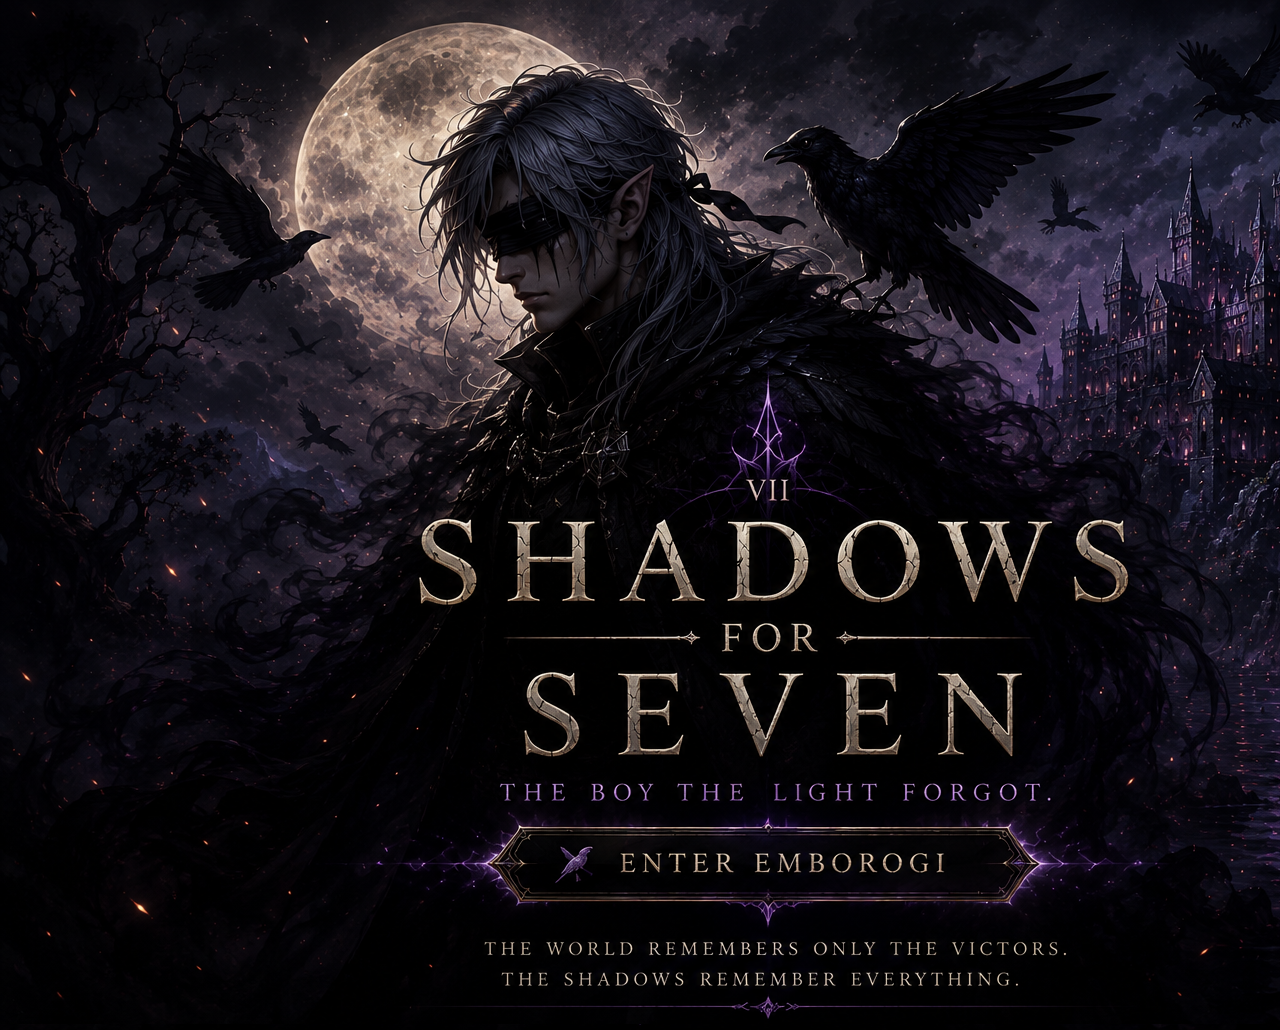
==== index.html @ 39190b31 "Update index.html" ====
<!DOCTYPE html>
<html lang="en">
<head>
  <meta charset="UTF-8" />
  <meta name="viewport" content="width=device-width, initial-scale=1.0" />
  <title>Shadows for Seven</title>
  <link rel="stylesheet" href="styles.css" />
</head>
<body class="landing-page">

  <main class="poster-landing" onclick="window.location.href='archive.html'">
    <img class="poster-image" src="hero-seven.jpg" alt="Shadows for Seven">
  </main>

</body>
</html>
---- styles.css ----
@import url('https://fonts.googleapis.com/css2?family=Cinzel:wght@500;700;900&family=Cormorant+Garamond:wght@400;500;700&display=swap');

:root {
  --black: #030305;
  --ink: #08070d;
  --bone: #eee8dc;
  --muted: #aaa1b3;
  --gold: #c4a15a;
  --violet: #7d46ff;
  --crimson: #5b1119;
}

* {
  box-sizing: border-box;
}

html {
  scroll-behavior: smooth;
}

body {
  margin: 0;
  background:
    radial-gradient(circle at 35% 20%, rgba(92, 70, 255, 0.18), transparent 32%),
    radial-gradient(circle at 85% 40%, rgba(91, 17, 25, 0.22), transparent 35%),
    linear-gradient(180deg, #050508, #020203 70%);
  color: var(--bone);
  font-family: "Cormorant Garamond", serif;
  font-size: 20px;
  overflow-x: hidden;
}

body::before {
  content: "";
  position: fixed;
  inset: 0;
  background:
    linear-gradient(rgba(255,255,255,0.025) 1px, transparent 1px),
    linear-gradient(90deg, rgba(255,255,255,0.025) 1px, transparent 1px);
  background-size: 70px 70px;
  opacity: 0.18;
  pointer-events: none;
  z-index: -2;
}

.top-nav {
  position: fixed;
  top: 0;
  width: 100%;
  padding: 18px 5vw;
  display: flex;
  justify-content: space-between;
  align-items: center;
  z-index: 20;
  background: linear-gradient(to bottom, rgba(0,0,0,0.75), transparent);
  backdrop-filter: blur(6px);
}

.sigil {
  width: 54px;
  height: 54px;
  border: 1px solid rgba(196,161,90,0.7);
  border-radius: 50%;
  display: grid;
  place-items: center;
  color: var(--gold);
  text-decoration: none;
  font-family: "Cinzel", serif;
  letter-spacing: 2px;
  box-shadow: 0 0 30px rgba(125,70,255,0.15);
}

nav {
  display: flex;
  gap: 24px;
  flex-wrap: wrap;
}

nav a {
  color: var(--bone);
  text-decoration: none;
  font-family: "Cinzel", serif;
  font-size: 0.75rem;
  letter-spacing: 2px;
  opacity: 0.82;
}

nav a:hover {
  color: var(--gold);
}

.hero {
  min-height: 100vh;
  position: relative;
  display: grid;
  place-items: center;
  text-align: center;
  overflow: hidden;
  padding: 120px 24px 80px;
}

.hero::before {
  content: "";
  position: absolute;
  inset: 0;
  background:
    linear-gradient(to bottom, rgba(0,0,0,0.15), rgba(0,0,0,0.9)),
    url("hero-seven.jpg");
  background-size: cover;
  background-position: center;
  opacity: 0.42;
  filter: contrast(1.15) saturate(0.8);
  transform: scale(1.04);
}

.hero-shadow {
  position: absolute;
  width: 75vmin;
  height: 75vmin;
  border-radius: 50%;
  background: radial-gradient(circle, rgba(125,70,255,0.18), transparent 65%);
  animation: breathe 6s ease-in-out infinite;
}

.hero-content {
  position: relative;
  max-width: 900px;
  animation: fadeUp 1.5s ease both;
}

.eyebrow {
  font-family: "Cinzel", serif;
  color: var(--gold);
  text-transform: uppercase;
  letter-spacing: 5px;
  font-size: 0.78rem;
  font-weight: 700;
}

h1, h2, h3 {
  font-family: "Cinzel", serif;
  margin: 0;
}

h1 {
  font-size: clamp(4rem, 12vw, 10rem);
  line-height: 0.82;
  text-transform: uppercase;
  letter-spacing: 10px;
  text-shadow: 0 0 45px rgba(0,0,0,0.95);
}

h1 small {
  display: block;
  font-size: clamp(1rem, 2vw, 2rem);
  letter-spacing: 12px;
  color: var(--gold);
  margin: 18px 0;
}

.tagline {
  font-family: "Cinzel", serif;
  color: var(--muted);
  letter-spacing: 8px;
  text-transform: uppercase;
  margin-top: 26px;
}

.quote {
  font-size: 1.35rem;
  color: #d7d0c5;
  font-style: italic;
  margin: 32px auto;
}

.enter-btn {
  display: inline-block;
  padding: 18px 42px;
  border: 1px solid rgba(196,161,90,0.8);
  color: var(--bone);
  text-decoration: none;
  font-family: "Cinzel", serif;
  letter-spacing: 4px;
  background:
    linear-gradient(90deg, rgba(91,17,25,0.55), rgba(125,70,255,0.22));
  box-shadow: 0 0 30px rgba(125,70,255,0.28);
  transition: 0.3s;
}

.enter-btn:hover {
  transform: translateY(-3px);
  box-shadow: 0 0 55px rgba(125,70,255,0.6);
  color: var(--gold);
}

.section {
  padding: 110px 7vw;
  border-top: 1px solid rgba(196,161,90,0.16);
}

.split {
  display: grid;
  grid-template-columns: 1.2fr 0.8fr;
  gap: 60px;
  align-items: start;
}

h2 {
  font-size: clamp(2.6rem, 6vw, 6rem);
  line-height: 0.95;
}

.section p {
  color: #d8d0c7;
  line-height: 1.55;
  max-width: 900px;
}

.seven-section {
  min-height: 720px;
  display: grid;
  place-items: center;
  background:
    radial-gradient(circle at center, rgba(125,70,255,0.16), transparent 45%),
    linear-gradient(180deg, transparent, rgba(0,0,0,0.65));
}

.portrait-card {
  width: min(680px, 92vw);
  padding: 60px;
  border: 1px solid rgba(196,161,90,0.35);
  background: rgba(6, 5, 10, 0.82);
  box-shadow: 0 30px 90px rgba(0,0,0,0.7);
  text-align: center;
  position: relative;
}

.blindfold {
  width: 190px;
  height: 22px;
  background: #020203;
  margin: 0 auto 36px;
  box-shadow: 0 0 38px rgba(125,70,255,0.35);
  transform: rotate(-3deg);
}

.card-grid {
  display: grid;
  grid-template-columns: repeat(4, 1fr);
  gap: 18px;
  margin-top: 44px;
}

.card-grid article,
.archive-links a {
  border: 1px solid rgba(196,161,90,0.28);
  background: rgba(255,255,255,0.035);
  padding: 28px;
  min-height: 220px;
  transition: 0.3s;
}

.card-grid article:hover,
.archive-links a:hover {
  transform: translateY(-6px);
  border-color: rgba(196,161,90,0.75);
  box-shadow: 0 20px 70px rgba(125,70,255,0.18);
}

.card-grid span {
  color: var(--gold);
  font-family: "Cinzel", serif;
}

.card-grid h3 {
  color: var(--gold);
  margin-top: 12px;
}

.world {
  background:
    linear-gradient(rgba(3,3,5,0.62), rgba(3,3,5,0.9)),
    url("emborogi.jpg");
  background-size: cover;
  background-position: center;
}

.archive-links {
  display: flex;
  flex-wrap: wrap;
  gap: 18px;
  margin-top: 36px;
}

.archive-links a {
  color: var(--bone);
  text-decoration: none;
  min-height: auto;
  font-family: "Cinzel", serif;
}

.author {
  background: rgba(255,255,255,0.025);
}

footer {
  padding: 50px 7vw;
  text-align: center;
  color: var(--muted);
  border-top: 1px solid rgba(196,161,90,0.16);
}

.embers::before,
.embers::after {
  content: "";
  position: fixed;
  inset: 0;
  pointer-events: none;
  z-index: 3;
  background-image:
    radial-gradient(circle, rgba(196,161,90,0.8) 1px, transparent 2px),
    radial-gradient(circle, rgba(125,70,255,0.65) 1px, transparent 2px);
  background-size: 180px 180px, 260px 260px;
  animation: drift 18s linear infinite;
  opacity: 0.22;
}

.embers::after {
  animation-duration: 28s;
  opacity: 0.12;
}

@keyframes drift {
  from { transform: translateY(0); }
  to { transform: translateY(-220px); }
}

@keyframes breathe {
  0%, 100% { transform: scale(1); opacity: 0.5; }
  50% { transform: scale(1.12); opacity: 0.85; }
}

@keyframes fadeUp {
  from { opacity: 0; transform: translateY(28px); }
  to { opacity: 1; transform: translateY(0); }
}

@media (max-width: 900px) {
  nav {
    display: none;
  }

  .split,
  .card-grid {
    grid-template-columns: 1fr;
  }

  h1 {
    letter-spacing: 4px;
  }

  .section {
    padding: 80px 24px;
  }
}
.landing-page {
  margin: 0;
  overflow: hidden;
  background: #000;
}

.poster-landing {
  min-height: 100vh;
  width: 100%;
  background-image: url("hero-seven.jpg");
  background-size: cover;
  background-position: center;
  position: relative;
}

.poster-overlay {
  position: absolute;
  inset: 0;
  background:
    radial-gradient(circle at center, transparent 45%, rgba(0,0,0,0.4) 100%),
    linear-gradient(to bottom, rgba(0,0,0,0.05), rgba(0,0,0,0.45));
  pointer-events: none;
}

.enter-emborogi {
  position: absolute;
  left: 50%;
  bottom: 12%;
  transform: translateX(-50%);
  padding: 18px 48px;
  border: 1px solid rgba(210, 185, 130, 0.9);
  background: rgba(12, 6, 20, 0.72);
  color: #f4ead8;
  text-decoration: none;
  text-transform: uppercase;
  letter-spacing: 5px;
  font-family: "Cinzel", serif;
  font-size: 1rem;
  box-shadow:
    0 0 20px rgba(124, 68, 255, 0.55),
    0 0 60px rgba(124, 68, 255, 0.25);
}

.enter-emborogi:hover {
  color: #d8bd72;
  box-shadow:
    0 0 30px rgba(124, 68, 255, 0.85),
    0 0 90px rgba(124, 68, 255, 0.45);
}
@media (max-width: 768px) {
  .poster-landing {
    background-size: contain;
    background-repeat: no-repeat;
    background-position: center top;
    background-color: #000;
    min-height: 100dvh;
  }

  .landing-page {
    overflow: hidden;
    background: #000;
  }
}
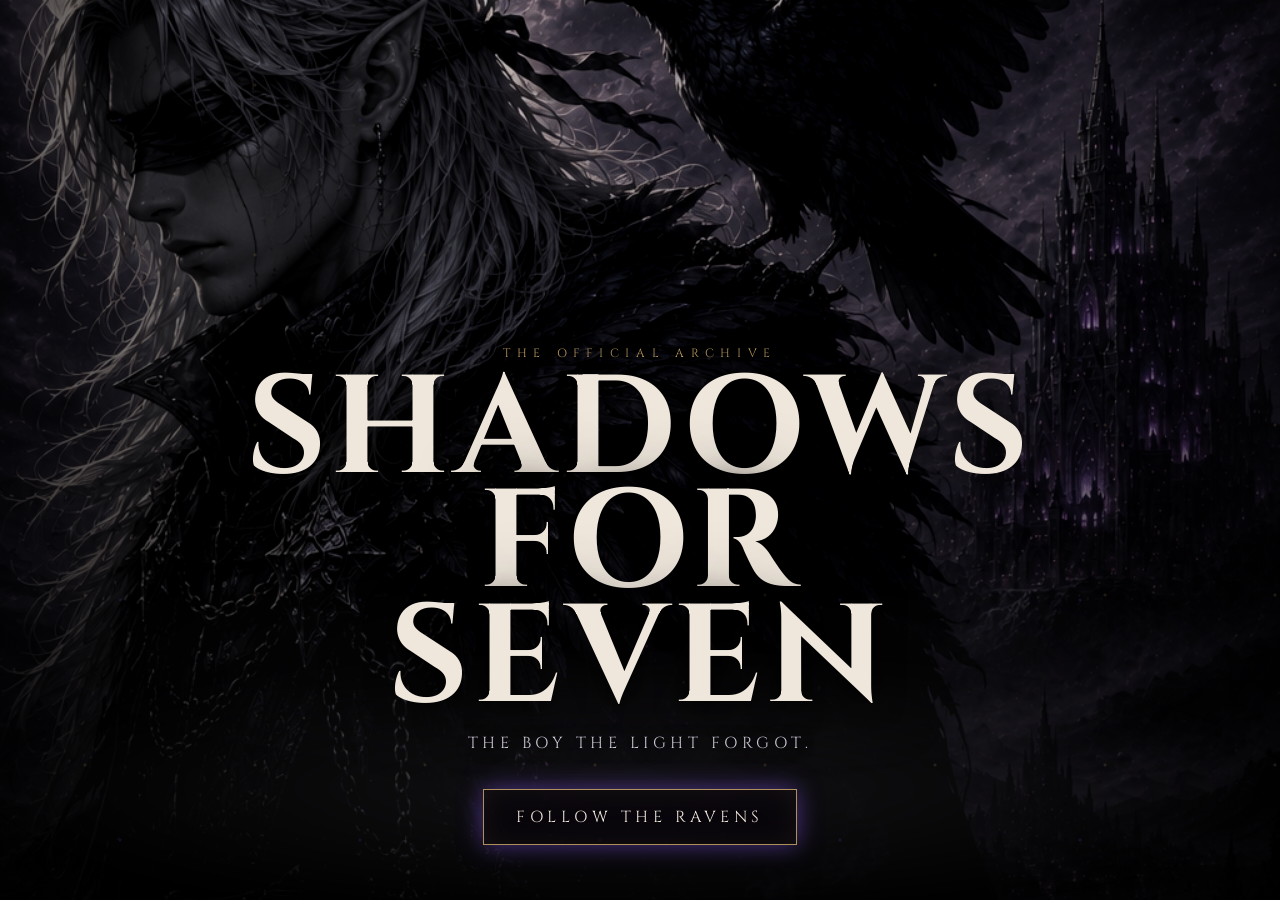
==== commit 27a40e7d: "Add files via upload" ====
--- a/index.html
+++ b/index.html
@@ -4,13 +4,27 @@
   <meta charset="UTF-8" />
   <meta name="viewport" content="width=device-width, initial-scale=1.0" />
   <title>Shadows for Seven</title>
-  <link rel="stylesheet" href="styles.css" />
+  <meta name="description" content="The official archive for Shadows for Seven, a dark fantasy novel by Christian P." />
+  <link rel="preconnect" href="https://fonts.googleapis.com">
+  <link rel="preconnect" href="https://fonts.gstatic.com" crossorigin>
+  <link href="https://fonts.googleapis.com/css2?family=Cinzel:wght@500;700;900&family=Cormorant+Garamond:wght@400;500;700&display=swap" rel="stylesheet">
+  <link rel="stylesheet" href="assets/css/landing.css" />
 </head>
-<body class="landing-page">
+<body>
+  <main class="gate" aria-label="Shadows for Seven landing page">
+    <img class="gate-art" src="assets/images/landing-seven.png" alt="Seven beneath the moon with ravens and a distant castle" />
+    <div class="shade"></div>
+    <div class="fog fog-one"></div>
+    <div class="fog fog-two"></div>
+    <div class="embers" aria-hidden="true"></div>
 
-  <main class="poster-landing" onclick="window.location.href='archive.html'">
-    <img class="poster-image" src="hero-seven.jpg" alt="Shadows for Seven">
+    <section class="gate-copy">
+      <p class="kicker">The Official Archive</p>
+      <h1>Shadows <span>for</span> Seven</h1>
+      <p class="line">The boy the light forgot.</p>
+      <a class="raven-button" href="archive.html" aria-label="Follow the ravens to the archive">Follow the Ravens</a>
+    </section>
   </main>
-
+  <script src="assets/js/landing.js"></script>
 </body>
 </html>
--- a/assets/css/landing.css
+++ b/assets/css/landing.css
@@ -0,0 +1 @@
+:root{--bone:#efe7dc;--gold:#caa869;--violet:#8d5cff;--black:#020203}*{box-sizing:border-box}html,body{margin:0;min-height:100%;background:#000;color:var(--bone);font-family:"Cormorant Garamond",serif}.gate{min-height:100dvh;width:100%;position:relative;display:grid;place-items:center;overflow:hidden;background:#000;cursor:default}.gate-art{position:absolute;inset:0;width:100%;height:100%;object-fit:cover;object-position:center;animation:slowBreath 34s ease-in-out infinite;filter:contrast(1.04) saturate(.95)}.shade{position:absolute;inset:0;background:radial-gradient(circle at 50% 42%,transparent 20%,rgba(0,0,0,.2) 55%,rgba(0,0,0,.75) 100%),linear-gradient(to bottom,rgba(0,0,0,.08),rgba(0,0,0,.8));pointer-events:none}.gate-copy{position:relative;z-index:3;text-align:center;padding:1.5rem;transform:translateY(6vh);animation:appear 1.8s ease both}.kicker{font-family:"Cinzel",serif;text-transform:uppercase;letter-spacing:.42rem;color:var(--gold);font-size:.75rem;text-shadow:0 2px 18px #000}h1{font-family:"Cinzel",serif;text-transform:uppercase;margin:.4rem 0 0;font-size:clamp(3rem,11vw,8.7rem);line-height:.82;letter-spacing:.35rem;text-shadow:0 0 30px #000,0 0 70px rgba(0,0,0,.8)}h1 span{display:block}h1 span:nth-child(2){font-size:clamp(.8rem,2vw,1.4rem);letter-spacing:.6rem;color:var(--gold);margin:.7rem 0}.line{font-family:"Cinzel",serif;text-transform:uppercase;letter-spacing:.28rem;color:#cfc8d6;font-size:clamp(.75rem,2vw,1rem);text-shadow:0 2px 15px #000}.raven-button{display:inline-block;margin-top:1.2rem;padding:1rem 2rem;color:var(--bone);text-decoration:none;text-transform:uppercase;font-family:"Cinzel",serif;letter-spacing:.28rem;border:1px solid rgba(202,168,105,.85);background:rgba(5,2,10,.62);box-shadow:0 0 24px rgba(141,92,255,.5),inset 0 0 30px rgba(202,168,105,.08);transition:.35s}.raven-button:hover{color:var(--gold);transform:translateY(-3px);box-shadow:0 0 50px rgba(141,92,255,.78),0 0 120px rgba(141,92,255,.35)}.fog{position:absolute;left:-10%;right:-10%;height:33vh;bottom:-4vh;z-index:2;background:radial-gradient(ellipse at center,rgba(230,220,255,.08),transparent 62%);filter:blur(16px);animation:fogDrift 18s ease-in-out infinite}.fog-two{bottom:10vh;opacity:.45;animation-duration:26s;animation-direction:reverse}.embers:before{content:"";position:absolute;inset:0;z-index:2;background-image:radial-gradient(circle,rgba(202,168,105,.85) 1px,transparent 2px),radial-gradient(circle,rgba(141,92,255,.7) 1px,transparent 2px);background-size:170px 170px,240px 240px;opacity:.18;animation:embers 25s linear infinite}@keyframes slowBreath{0%,100%{transform:scale(1)}50%{transform:scale(1.06)}}@keyframes appear{from{opacity:0;transform:translateY(9vh)}to{opacity:1;transform:translateY(6vh)}}@keyframes fogDrift{0%,100%{transform:translateX(-4%)}50%{transform:translateX(5%)}}@keyframes embers{from{transform:translateY(0)}to{transform:translateY(-260px)}}@media(max-width:760px){.gate{align-items:end}.gate-art{object-fit:cover;object-position:center top}.gate-copy{width:100%;padding:0 1rem 6vh;transform:none;background:linear-gradient(to top,rgba(0,0,0,.85),transparent)}.kicker{font-size:.58rem;letter-spacing:.22rem}h1{font-size:clamp(2.5rem,14vw,4.2rem);letter-spacing:.12rem}.line{font-size:.65rem;letter-spacing:.16rem}.raven-button{font-size:.72rem;letter-spacing:.18rem;padding:.85rem 1.2rem;margin-top:.8rem}}@media(max-width:430px){.gate-art{object-position:center top}h1{font-size:3rem}.gate-copy{padding-bottom:4.5vh}}
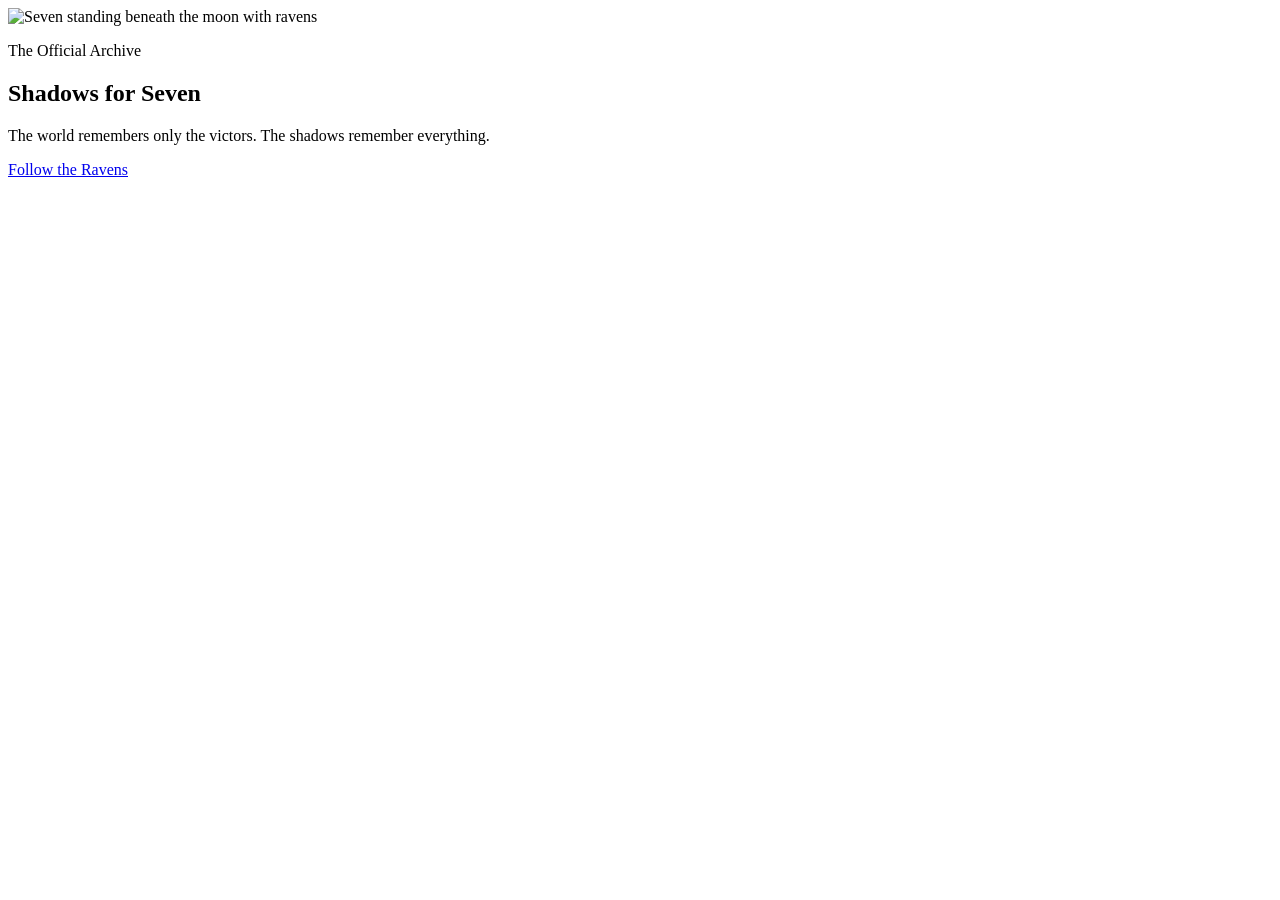
==== commit 3f9b621a: "Update index.html" ====
--- a/index.html
+++ b/index.html
@@ -4,27 +4,28 @@
   <meta charset="UTF-8" />
   <meta name="viewport" content="width=device-width, initial-scale=1.0" />
   <title>Shadows for Seven</title>
-  <meta name="description" content="The official archive for Shadows for Seven, a dark fantasy novel by Christian P." />
-  <link rel="preconnect" href="https://fonts.googleapis.com">
-  <link rel="preconnect" href="https://fonts.gstatic.com" crossorigin>
-  <link href="https://fonts.googleapis.com/css2?family=Cinzel:wght@500;700;900&family=Cormorant+Garamond:wght@400;500;700&display=swap" rel="stylesheet">
-  <link rel="stylesheet" href="assets/css/landing.css" />
+  <link rel="stylesheet" href="styles.css" />
 </head>
-<body>
-  <main class="gate" aria-label="Shadows for Seven landing page">
-    <img class="gate-art" src="assets/images/landing-seven.png" alt="Seven beneath the moon with ravens and a distant castle" />
-    <div class="shade"></div>
-    <div class="fog fog-one"></div>
-    <div class="fog fog-two"></div>
-    <div class="embers" aria-hidden="true"></div>
 
-    <section class="gate-copy">
-      <p class="kicker">The Official Archive</p>
-      <h1>Shadows <span>for</span> Seven</h1>
-      <p class="line">The boy the light forgot.</p>
-      <a class="raven-button" href="archive.html" aria-label="Follow the ravens to the archive">Follow the Ravens</a>
+<body class="landing-page">
+  <main class="landing-wrap">
+    <img class="landing-art" src="images/landing-hero.png" alt="Seven standing beneath the moon with ravens">
+
+    <section class="landing-content">
+      <p class="archive-label">The Official Archive</p>
+
+      <h1>
+        <span>Shadows</span>
+        <span>for</span>
+        <span>Seven</span>
+      </h1>
+
+      <p class="landing-subtitle">
+        The world remembers only the victors. The shadows remember everything.
+      </p>
+
+      <a class="raven-button" href="archive.html">Follow the Ravens</a>
     </section>
   </main>
-  <script src="assets/js/landing.js"></script>
 </body>
 </html>
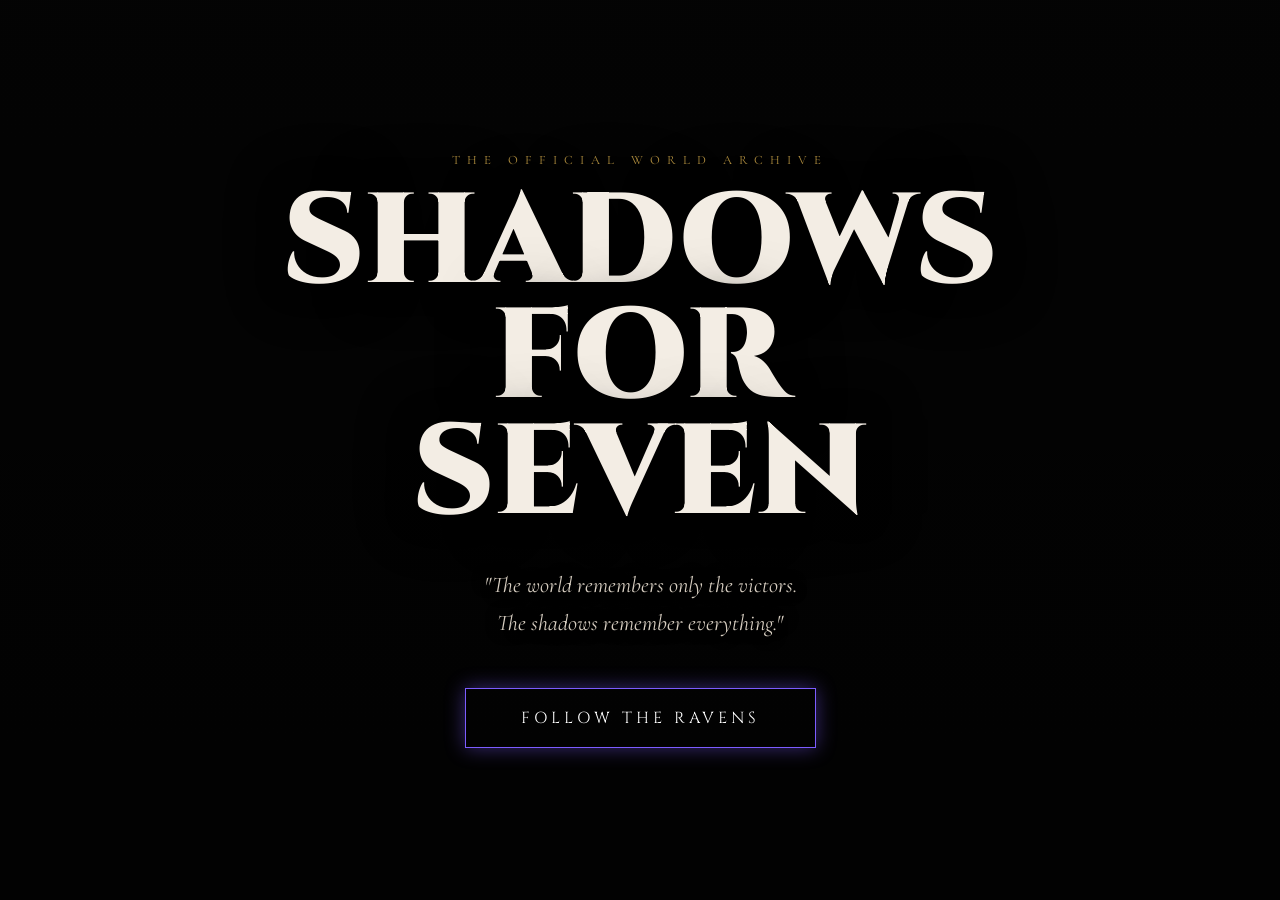
==== commit 5c6f816b: "Update index.html" ====
--- a/index.html
+++ b/index.html
@@ -1,31 +1,48 @@
 <!DOCTYPE html>
+
 <html lang="en">
+
 <head>
-  <meta charset="UTF-8" />
-  <meta name="viewport" content="width=device-width, initial-scale=1.0" />
-  <title>Shadows for Seven</title>
-  <link rel="stylesheet" href="styles.css" />
+
+<meta charset="UTF-8">
+
+<meta name="viewport" content="width=device-width, initial-scale=1.0">
+
+<title>Shadows for Seven</title>
+
+<link rel="stylesheet" href="assets/css/landing.css">
+
 </head>
 
-<body class="landing-page">
-  <main class="landing-wrap">
-    <img class="landing-art" src="images/landing-hero.png" alt="Seven standing beneath the moon with ravens">
+<body>
 
-    <section class="landing-content">
-      <p class="archive-label">The Official Archive</p>
+<section class="hero">
 
-      <h1>
-        <span>Shadows</span>
-        <span>for</span>
-        <span>Seven</span>
-      </h1>
+<div class="overlay">
 
-      <p class="landing-subtitle">
-        The world remembers only the victors. The shadows remember everything.
-      </p>
+<p class="archive">
+THE OFFICIAL WORLD ARCHIVE
+</p>
 
-      <a class="raven-button" href="archive.html">Follow the Ravens</a>
-    </section>
-  </main>
+<h1>
+SHADOWS<br>
+FOR<br>
+SEVEN
+</h1>
+
+<p class="quote">
+"The world remembers only the victors.<br>
+The shadows remember everything."
+</p>
+
+<a class="enter" href="archive.html">
+FOLLOW THE RAVENS
+</a>
+
+</div>
+
+</section>
+
 </body>
+
 </html>
--- a/assets/css/landing.css
+++ b/assets/css/landing.css
@@ -0,0 +1,148 @@
+@import url('https://fonts.googleapis.com/css2?family=Cinzel:wght@400;500;700;900&family=Cormorant+Garamond:wght@300;400;500&display=swap');
+
+*{
+    margin:0;
+    padding:0;
+    box-sizing:border-box;
+}
+
+html,
+body{
+    width:100%;
+    height:100%;
+    overflow:hidden;
+    background:#050505;
+}
+
+body{
+    font-family:"Cormorant Garamond",serif;
+}
+
+.hero{
+
+    width:100%;
+    height:100vh;
+
+    background:
+    linear-gradient(rgba(0,0,0,.35),rgba(0,0,0,.65)),
+    url("../images/landing-hero.jpg");
+
+    background-size:cover;
+    background-position:center 35%;
+    background-repeat:no-repeat;
+
+    display:flex;
+    justify-content:center;
+    align-items:center;
+
+    text-align:center;
+}
+
+.overlay{
+    width:min(900px,90%);
+}
+
+.archive{
+
+    color:#b99542;
+    letter-spacing:7px;
+    text-transform:uppercase;
+    font-size:.8rem;
+    margin-bottom:18px;
+    opacity:.95;
+}
+
+h1{
+
+    font-family:"Cinzel",serif;
+    color:#f3ede4;
+
+    font-size:clamp(4rem,10vw,8rem);
+    line-height:.9;
+    font-weight:900;
+
+    text-shadow:
+    0 0 30px rgba(0,0,0,.8),
+    0 0 60px rgba(0,0,0,.7);
+}
+
+.quote{
+
+    margin:34px auto 46px;
+
+    max-width:780px;
+
+    color:#d6cdc0;
+
+    font-size:1.4rem;
+    line-height:1.7;
+    font-style:italic;
+
+    text-shadow:0 0 15px rgba(0,0,0,.8);
+}
+
+.enter{
+
+    display:inline-block;
+
+    padding:18px 55px;
+
+    border:1px solid #7c5cff;
+
+    color:white;
+
+    text-decoration:none;
+
+    text-transform:uppercase;
+
+    letter-spacing:4px;
+
+    font-family:"Cinzel",serif;
+
+    transition:.35s;
+
+    box-shadow:
+    0 0 20px rgba(124,92,255,.45);
+}
+
+.enter:hover{
+
+    background:rgba(124,92,255,.18);
+
+    box-shadow:
+    0 0 35px rgba(124,92,255,.9);
+
+    transform:translateY(-2px);
+}
+
+@media(max-width:768px){
+
+.hero{
+
+background-position:center top;
+background-size:cover;
+
+}
+
+h1{
+
+font-size:3.6rem;
+
+}
+
+.quote{
+
+font-size:1.05rem;
+
+padding:0 15px;
+
+}
+
+.enter{
+
+padding:16px 32px;
+font-size:.85rem;
+
+}
+
+}
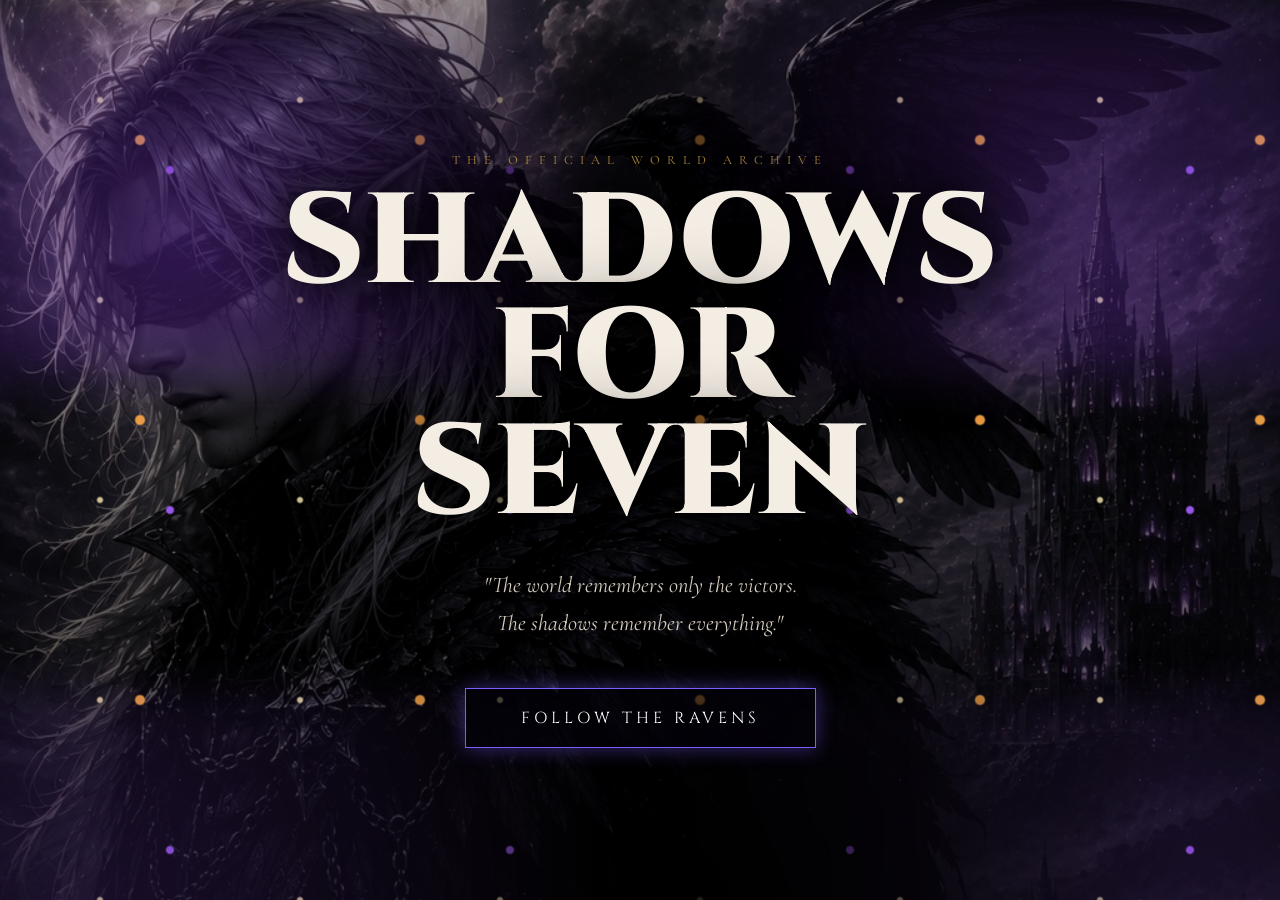
==== commit 2d5e6d5b: "Update index.html" ====
--- a/index.html
+++ b/index.html
@@ -1,48 +1,50 @@
 <!DOCTYPE html>
-
 <html lang="en">
-
 <head>
-
-<meta charset="UTF-8">
-
-<meta name="viewport" content="width=device-width, initial-scale=1.0">
-
-<title>Shadows for Seven</title>
-
-<link rel="stylesheet" href="assets/css/landing.css">
-
+  <meta charset="UTF-8">
+  <meta name="viewport" content="width=device-width, initial-scale=1.0">
+  <title>Shadows for Seven</title>
+  <link rel="stylesheet" href="assets/css/landing.css">
 </head>
 
 <body>
 
 <section class="hero">
+  <div class="ash"></div>
+  <div class="fog"></div>
+<div class="embers"></div>
+  <div class="overlay">
+    <p class="archive">THE OFFICIAL WORLD ARCHIVE</p>
 
-<div class="overlay">
+    <h1>
+      SHADOWS<br>
+      FOR<br>
+      SEVEN
+    </h1>
 
-<p class="archive">
-THE OFFICIAL WORLD ARCHIVE
-</p>
+    <p class="quote">
+      "The world remembers only the victors.<br>
+      The shadows remember everything."
+    </p>
 
-<h1>
-SHADOWS<br>
-FOR<br>
-SEVEN
-</h1>
+    <a class="enter" href="archive.html">FOLLOW THE RAVENS</a>
+  </div>
+</section>
 
-<p class="quote">
-"The world remembers only the victors.<br>
-The shadows remember everything."
-</p>
+<script src="assets/js/script.js"></script>
 
-<a class="enter" href="archive.html">
-FOLLOW THE RAVENS
-</a>
+<script>
+document.querySelector(".enter").addEventListener("click", function(e) {
+    e.preventDefault();
+    document.body.classList.add("fade-out");
 
-</div>
-
-</section>
+    setTimeout(() => {
+        window.location.href = this.href;
+    }, 700);
+});
+</script>
 
 </body>
 
+</body>
 </html>
--- a/assets/css/landing.css
+++ b/assets/css/landing.css
@@ -1,148 +1,271 @@
-@import url('https://fonts.googleapis.com/css2?family=Cinzel:wght@400;500;700;900&family=Cormorant+Garamond:wght@300;400;500&display=swap');
-
-*{
-    margin:0;
-    padding:0;
-    box-sizing:border-box;
-}
-
-html,
-body{
-    width:100%;
-    height:100%;
-    overflow:hidden;
-    background:#050505;
-}
-
-body{
-    font-family:"Cormorant Garamond",serif;
-}
-
-.hero{
-
-    width:100%;
-    height:100vh;
-
-    background:
-    linear-gradient(rgba(0,0,0,.35),rgba(0,0,0,.65)),
+@import url('https://fonts.googleapis.com/css2?family=Cinzel:wght@400;700;900&family=Cormorant+Garamond:wght@400;500&display=swap');
+
+* {
+  margin: 0;
+  padding: 0;
+  box-sizing: border-box;
+}
+
+html, body {
+  width: 100%;
+  height: 100%;
+  overflow: hidden;
+  background: #030303;
+}
+
+body {
+  font-family: "Cormorant Garamond", serif;
+  transition: opacity .7s ease;
+}
+
+body.fade-out {
+  opacity: 0;
+}
+
+.hero {
+  width: 100%;
+  height: 100dvh;
+  position: relative;
+  overflow: hidden;
+  display: flex;
+  align-items: center;
+  justify-content: center;
+  text-align: center;
+  background:
+    linear-gradient(rgba(0,0,0,.32), rgba(0,0,0,.7)),
     url("../images/landing-hero.jpg");
-
-    background-size:cover;
-    background-position:center 35%;
-    background-repeat:no-repeat;
-
-    display:flex;
-    justify-content:center;
-    align-items:center;
-
-    text-align:center;
-}
-
-.overlay{
-    width:min(900px,90%);
-}
-
-.archive{
-
-    color:#b99542;
-    letter-spacing:7px;
-    text-transform:uppercase;
-    font-size:.8rem;
-    margin-bottom:18px;
-    opacity:.95;
-}
-
-h1{
-
-    font-family:"Cinzel",serif;
-    color:#f3ede4;
-
-    font-size:clamp(4rem,10vw,8rem);
-    line-height:.9;
-    font-weight:900;
-
-    text-shadow:
-    0 0 30px rgba(0,0,0,.8),
-    0 0 60px rgba(0,0,0,.7);
-}
-
-.quote{
-
-    margin:34px auto 46px;
-
-    max-width:780px;
-
-    color:#d6cdc0;
-
-    font-size:1.4rem;
-    line-height:1.7;
-    font-style:italic;
-
-    text-shadow:0 0 15px rgba(0,0,0,.8);
-}
-
-.enter{
-
-    display:inline-block;
-
-    padding:18px 55px;
-
-    border:1px solid #7c5cff;
-
-    color:white;
-
-    text-decoration:none;
-
-    text-transform:uppercase;
-
-    letter-spacing:4px;
-
-    font-family:"Cinzel",serif;
-
-    transition:.35s;
-
-    box-shadow:
-    0 0 20px rgba(124,92,255,.45);
-}
-
-.enter:hover{
-
-    background:rgba(124,92,255,.18);
-
-    box-shadow:
-    0 0 35px rgba(124,92,255,.9);
-
-    transform:translateY(-2px);
-}
-
-@media(max-width:768px){
-
-.hero{
-
-background-position:center top;
-background-size:cover;
-
-}
-
-h1{
-
-font-size:3.6rem;
-
-}
-
-.quote{
-
-font-size:1.05rem;
-
-padding:0 15px;
-
-}
-
-.enter{
-
-padding:16px 32px;
-font-size:.85rem;
-
-}
-
-}
+  background-size: cover;
+  background-position: center 35%;
+  background-repeat: no-repeat;
+  animation: slowBreath 22s ease-in-out infinite alternate;
+}
+
+.hero::after {
+  content: "";
+  position: absolute;
+  inset: 0;
+  background:
+    radial-gradient(circle at 48% 35%, transparent 0%, rgba(0,0,0,.18) 48%, rgba(0,0,0,.72) 100%);
+  pointer-events: none;
+}
+
+.overlay {
+  position: relative;
+  z-index: 5;
+  width: min(900px, 90%);
+}
+
+.archive {
+  color: #b99542;
+  letter-spacing: 7px;
+  text-transform: uppercase;
+  font-size: .8rem;
+  margin-bottom: 18px;
+}
+
+h1 {
+  font-family: "Cinzel", serif;
+  color: #f3ede4;
+  font-size: clamp(4rem, 10vw, 8rem);
+  line-height: .9;
+  font-weight: 900;
+  text-shadow: 0 0 30px rgba(0,0,0,.9), 0 0 70px rgba(0,0,0,.85);
+}
+
+.quote {
+  margin: 34px auto 46px;
+  max-width: 780px;
+  color: #d6cdc0;
+  font-size: 1.4rem;
+  line-height: 1.7;
+  font-style: italic;
+  text-shadow: 0 0 18px rgba(0,0,0,.9);
+}
+
+.enter {
+  display: inline-block;
+  padding: 18px 55px;
+  border: 1px solid #7c5cff;
+  color: white;
+  text-decoration: none;
+  text-transform: uppercase;
+  letter-spacing: 4px;
+  font-family: "Cinzel", serif;
+  background: rgba(5, 3, 12, .58);
+  transition: .35s;
+  box-shadow: 0 0 20px rgba(124,92,255,.45);
+  animation: buttonPulse 4s ease-in-out infinite;
+}
+
+.enter:hover {
+  background: rgba(124,92,255,.18);
+  box-shadow: 0 0 35px rgba(124,92,255,.9);
+  transform: translateY(-2px);
+}
+
+.ash {
+  position: absolute;
+  inset: 0;
+  z-index: 2;
+  pointer-events: none;
+  background-image:
+    radial-gradient(circle, rgba(210,190,150,.5) 1px, transparent 1px),
+    radial-gradient(circle, rgba(135,90,255,.55) 1px, transparent 1px);
+  background-size: 120px 120px, 180px 180px;
+  animation: ashDrift 18s linear infinite;
+  opacity: .28;
+}
+
+.fog {
+  position: absolute;
+  left: -20%;
+  bottom: -12%;
+  width: 140%;
+  height: 35%;
+  z-index: 3;
+  pointer-events: none;
+  background:
+    radial-gradient(circle at 20% 60%, rgba(87,50,145,.28), transparent 35%),
+    radial-gradient(circle at 55% 70%, rgba(0,0,0,.9), transparent 45%),
+    radial-gradient(circle at 80% 65%, rgba(87,50,145,.24), transparent 38%);
+  filter: blur(22px);
+  animation: fogMove 12s ease-in-out infinite alternate;
+}
+
+@keyframes slowBreath {
+  from { background-size: 100%; }
+  to { background-size: 107%; }
+}
+
+@keyframes ashDrift {
+  from { background-position: 0 0, 0 0; }
+  to { background-position: 0 -260px, 80px -360px; }
+}
+
+@keyframes fogMove {
+  from { transform: translateX(-2%) scale(1); opacity: .7; }
+  to { transform: translateX(3%) scale(1.08); opacity: .95; }
+}
+
+@keyframes buttonPulse {
+  0%, 100% { box-shadow: 0 0 20px rgba(124,92,255,.38); }
+  50% { box-shadow: 0 0 36px rgba(124,92,255,.72); }
+}
+
+@media(max-width:768px) {
+  .hero {
+    background-position: 30% center;
+    animation: none;
+  }
+
+  .overlay {
+    width: 92%;
+    transform: translateY(14vh);
+  }
+
+  h1 {
+    font-size: clamp(3.2rem, 16vw, 5rem);
+  }
+
+  .quote {
+    font-size: 1.05rem;
+    line-height: 1.45;
+    margin: 24px auto 32px;
+  }
+
+  .enter {
+    padding: 15px 28px;
+    font-size: .8rem;
+    letter-spacing: 3px;
+  }
+}
+/* Floating embers and shadow fog */
+
+.hero::before {
+    content: "";
+    position: absolute;
+    inset: 0;
+    pointer-events: none;
+    z-index: 2;
+
+    background-image:
+        radial-gradient(circle, rgba(255,170,70,.95) 0 4px, transparent 6px),
+        radial-gradient(circle, rgba(165,95,255,.95) 0 3px, transparent 5px),
+        radial-gradient(circle, rgba(255,235,180,.85) 0 2px, transparent 4px);
+
+    background-size:
+        280px 280px,
+        340px 340px,
+        200px 200px;
+
+    animation: emberDrift 12s linear infinite;
+
+    opacity: .95;
+
+    filter: blur(.3px);
+}
+.hero::after {
+  content: "";
+  position: absolute;
+  left: -10%;
+  right: -10%;
+  bottom: -18%;
+  height: 42%;
+  z-index: 3;
+  pointer-events: none;
+  background:
+    radial-gradient(circle at 20% 65%, rgba(115, 55, 190, 0.42), transparent 36%),
+    radial-gradient(circle at 50% 75%, rgba(0, 0, 0, 0.95), transparent 48%),
+    radial-gradient(circle at 80% 65%, rgba(115, 55, 190, 0.34), transparent 38%);
+  filter: blur(24px);
+  animation: fogCrawl 12s ease-in-out infinite alternate;
+}
+
+.overlay {
+  position: relative;
+  z-index: 5;
+}
+
+.enter {
+  animation: ravenPulse 4s ease-in-out infinite;
+}
+
+@keyframes emberDrift {
+
+    from{
+        background-position:
+        0 100vh,
+        150px 110vh,
+        60px 105vh;
+    }
+
+    to{
+        background-position:
+        180px -200px,
+        -120px -260px,
+        120px -180px;
+    }
+
+}
+
+@keyframes fogCrawl {
+  from {
+    transform: translateX(-2%) scale(1);
+    opacity: 0.65;
+  }
+
+  to {
+    transform: translateX(3%) scale(1.08);
+    opacity: 0.95;
+  }
+}
+
+@keyframes ravenPulse {
+  0%, 100% {
+    box-shadow: 0 0 20px rgba(124, 92, 255, 0.38);
+  }
+
+  50% {
+    box-shadow: 0 0 38px rgba(124, 92, 255, 0.78);
+  }
+}
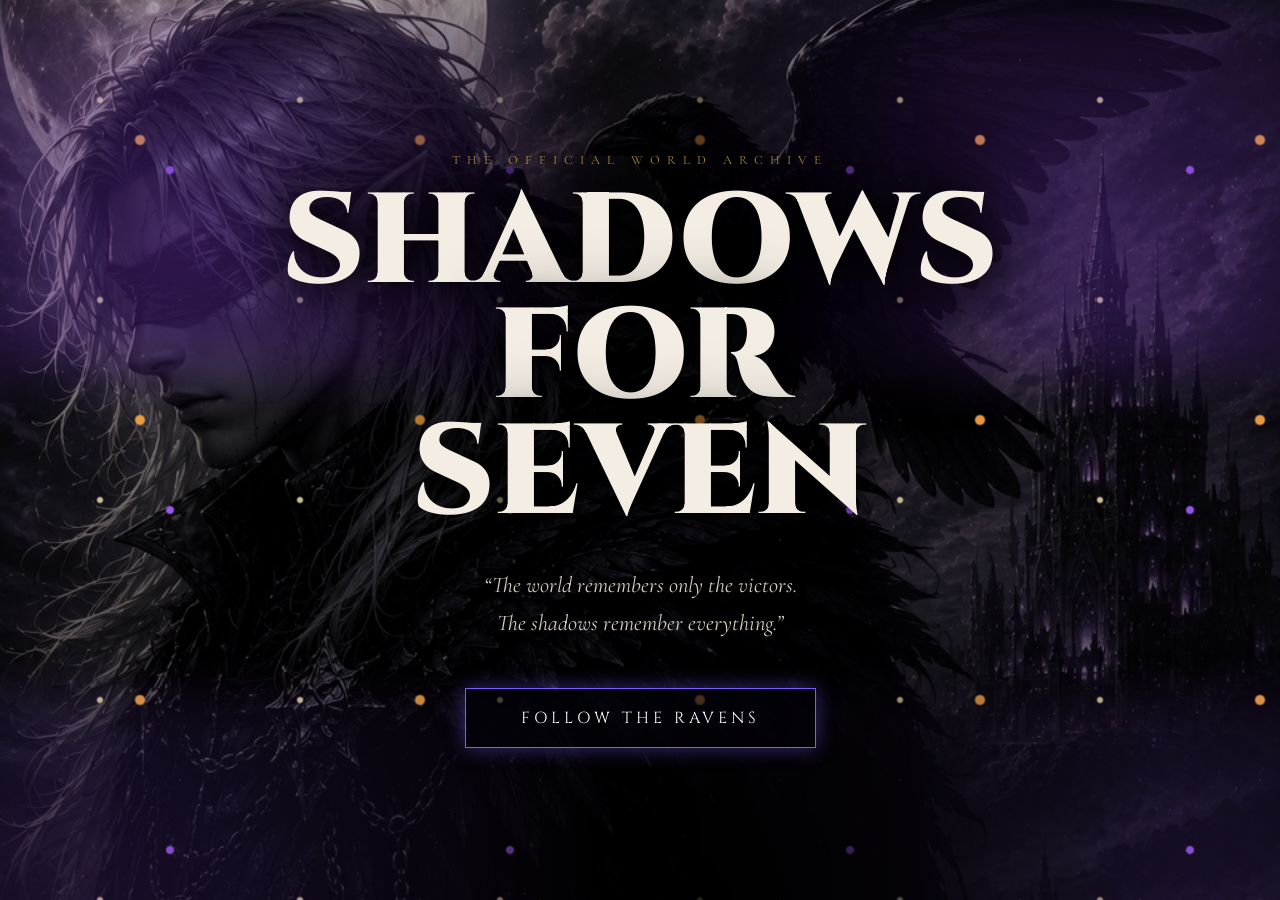
==== commit 73299dd6: "Update index.html" ====
--- a/index.html
+++ b/index.html
@@ -1,50 +1,45 @@
 <!DOCTYPE html>
 <html lang="en">
 <head>
-  <meta charset="UTF-8">
-  <meta name="viewport" content="width=device-width, initial-scale=1.0">
+  <meta charset="UTF-8" />
+  <meta name="viewport" content="width=device-width, initial-scale=1.0" />
+
   <title>Shadows for Seven</title>
-  <link rel="stylesheet" href="assets/css/landing.css">
+
+  <link rel="stylesheet" href="assets/css/landing.css" />
 </head>
 
 <body>
 
-<section class="hero">
-  <div class="ash"></div>
-  <div class="fog"></div>
-<div class="embers"></div>
-  <div class="overlay">
-    <p class="archive">THE OFFICIAL WORLD ARCHIVE</p>
+  <section class="hero">
 
-    <h1>
-      SHADOWS<br>
-      FOR<br>
-      SEVEN
-    </h1>
+    <div class="ash"></div>
+    <div class="fog"></div>
+    <div class="embers"></div>
+    <div class="feathers"></div>
 
-    <p class="quote">
-      "The world remembers only the victors.<br>
-      The shadows remember everything."
-    </p>
+    <div class="overlay">
 
-    <a class="enter" href="archive.html">FOLLOW THE RAVENS</a>
-  </div>
-</section>
+      <p class="archive">THE OFFICIAL WORLD ARCHIVE</p>
 
-<script src="assets/js/script.js"></script>
+      <h1>
+        SHADOWS<br />
+        FOR<br />
+        SEVEN
+      </h1>
 
-<script>
-document.querySelector(".enter").addEventListener("click", function(e) {
-    e.preventDefault();
-    document.body.classList.add("fade-out");
+      <p class="quote">
+        “The world remembers only the victors.<br />
+        The shadows remember everything.”
+      </p>
 
-    setTimeout(() => {
-        window.location.href = this.href;
-    }, 700);
-});
-</script>
+      <a class="enter" href="archive.html">FOLLOW THE RAVENS</a>
 
-</body>
+    </div>
+
+  </section>
+
+  <script src="assets/js/script.js"></script>
 
 </body>
 </html>
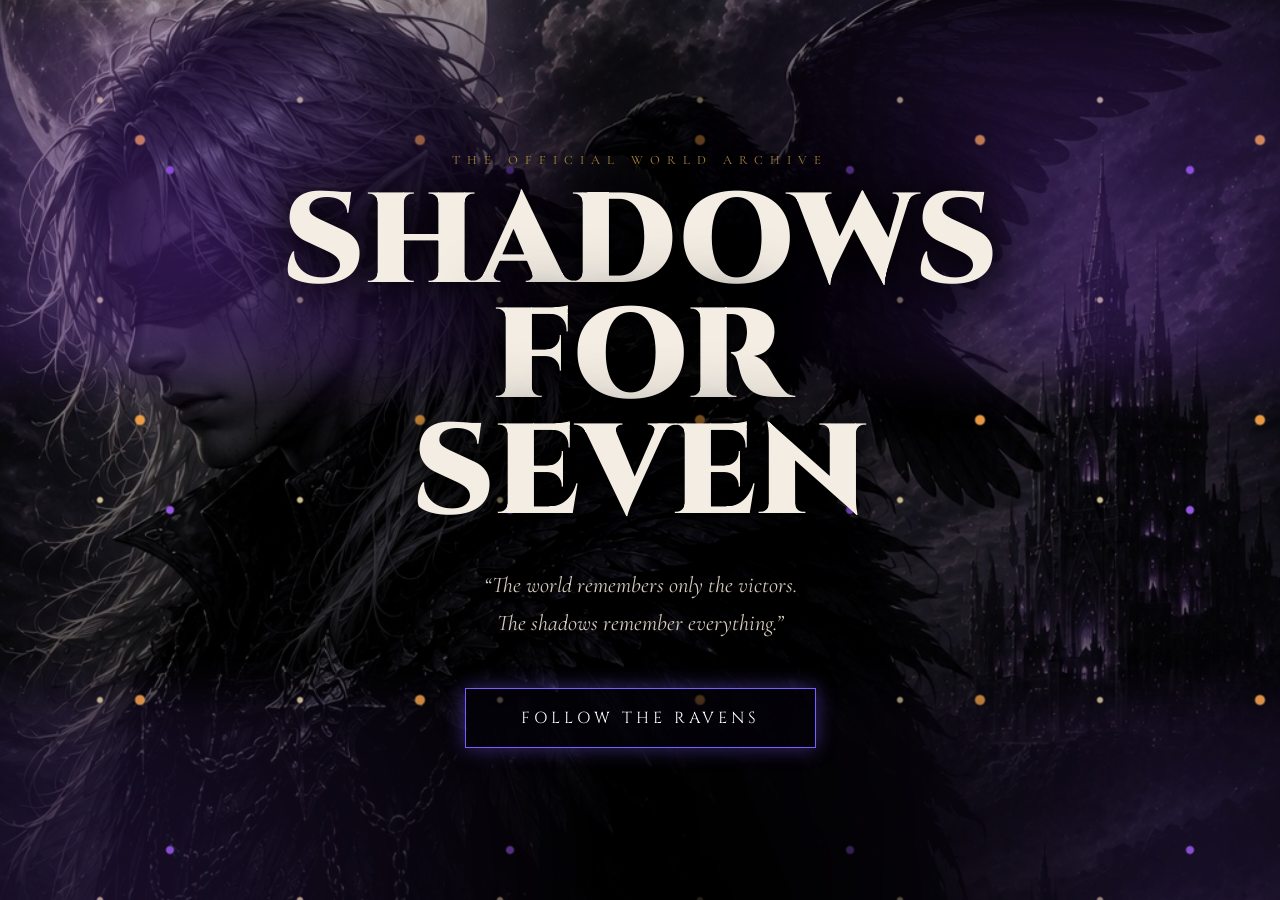
==== commit 12fedcfa: "Update index.html" ====
--- a/index.html
+++ b/index.html
@@ -3,24 +3,18 @@
 <head>
   <meta charset="UTF-8" />
   <meta name="viewport" content="width=device-width, initial-scale=1.0" />
-
   <title>Shadows for Seven</title>
-
   <link rel="stylesheet" href="assets/css/landing.css" />
 </head>
 
 <body>
-
   <section class="hero">
-
-    <div class="ash"></div>
-    <div class="fog"></div>
     <div class="embers"></div>
     <div class="feathers"></div>
+    <div class="fog"></div>
 
     <div class="overlay">
-
-      <p class="archive">THE OFFICIAL WORLD ARCHIVE</p>
+      <p class="archive">The Official World Archive</p>
 
       <h1>
         SHADOWS<br />
@@ -33,13 +27,10 @@
         The shadows remember everything.”
       </p>
 
-      <a class="enter" href="archive.html">FOLLOW THE RAVENS</a>
-
+      <a class="enter" href="archive.html">Follow the Ravens</a>
     </div>
-
   </section>
 
   <script src="assets/js/script.js"></script>
-
 </body>
 </html>
